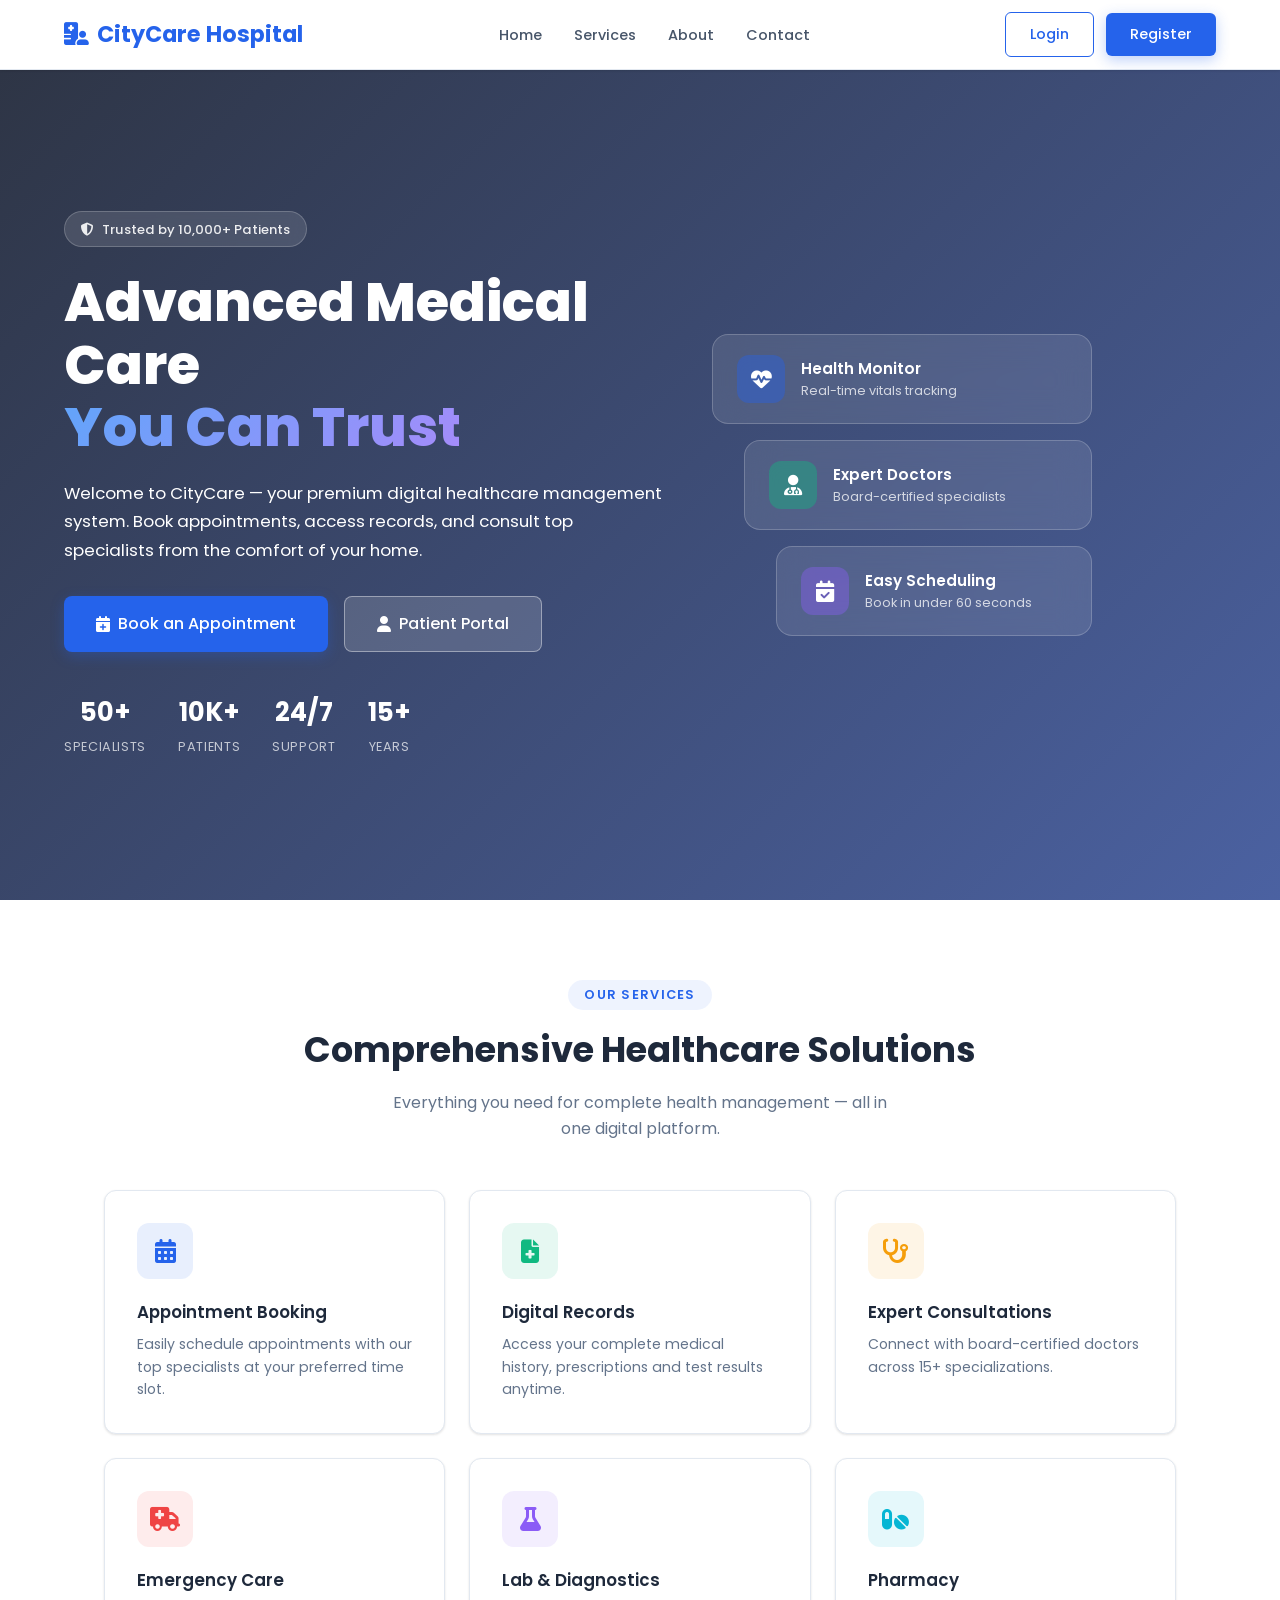
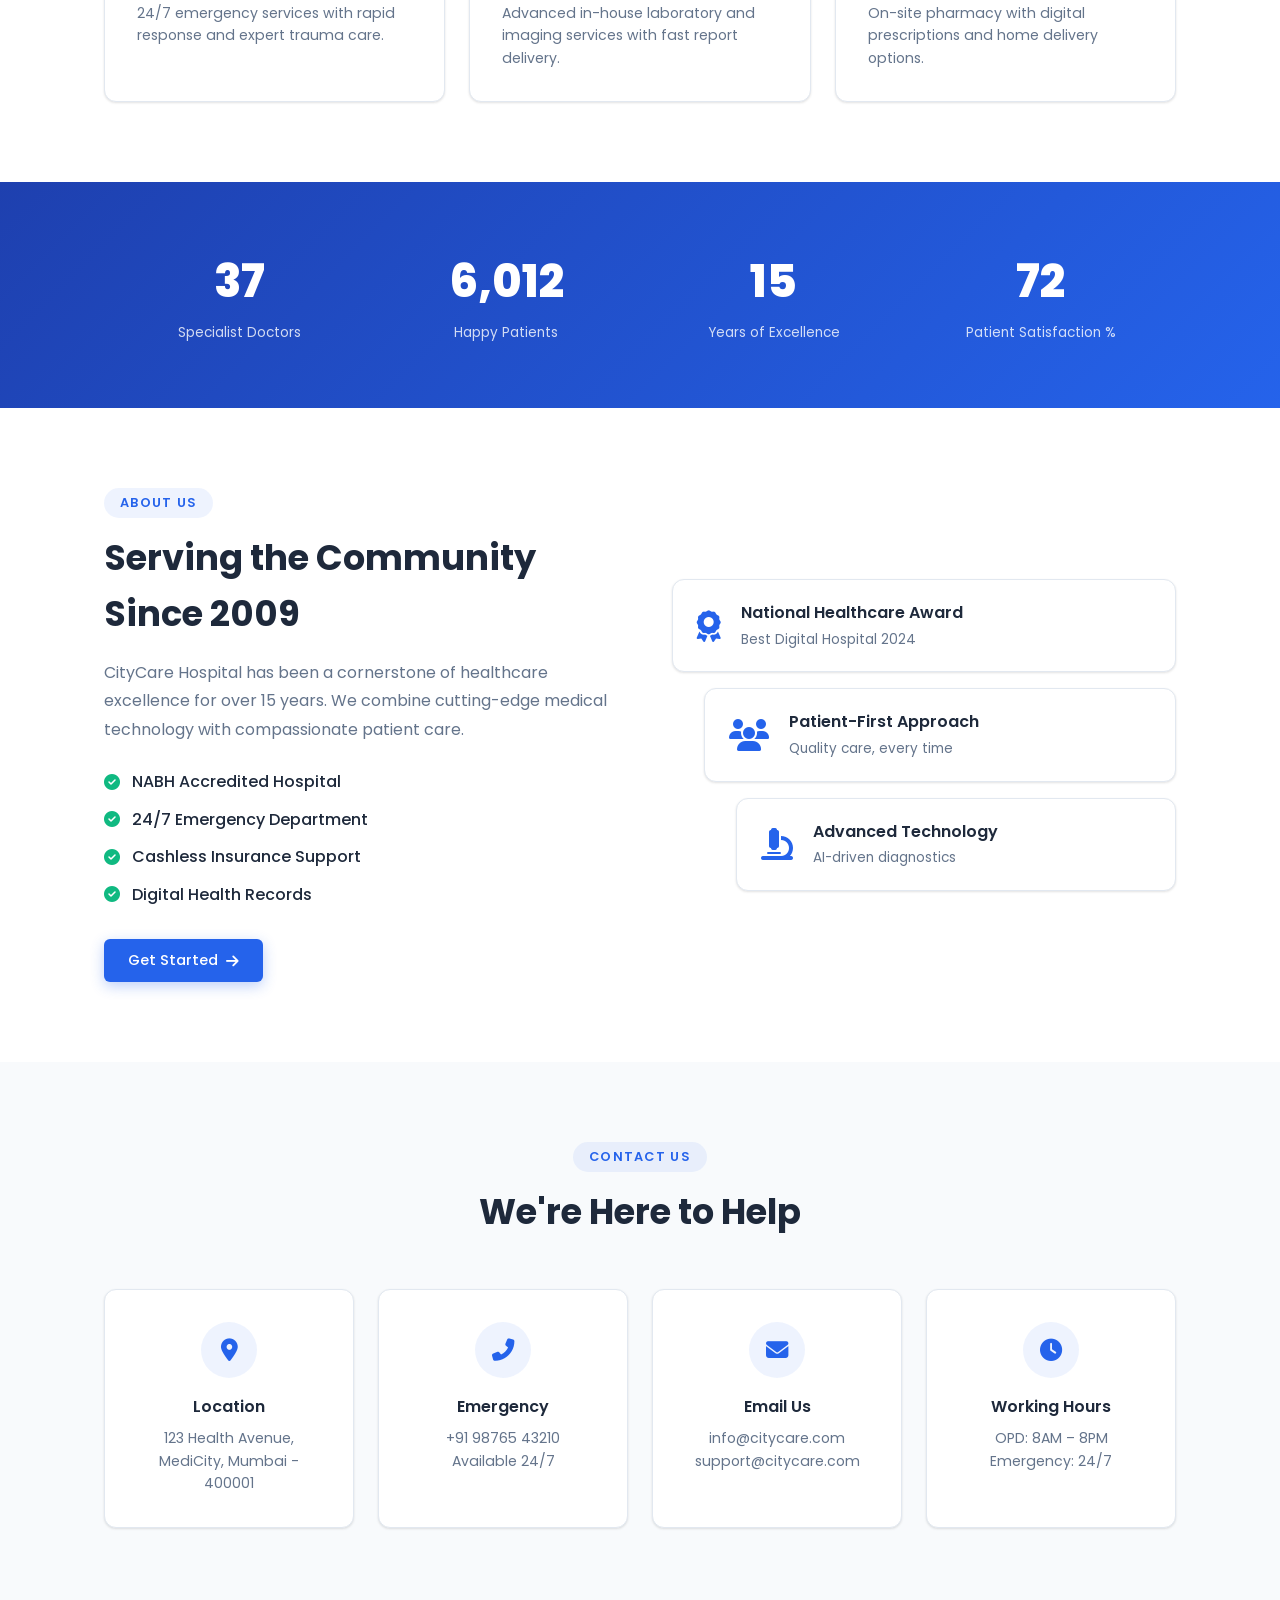
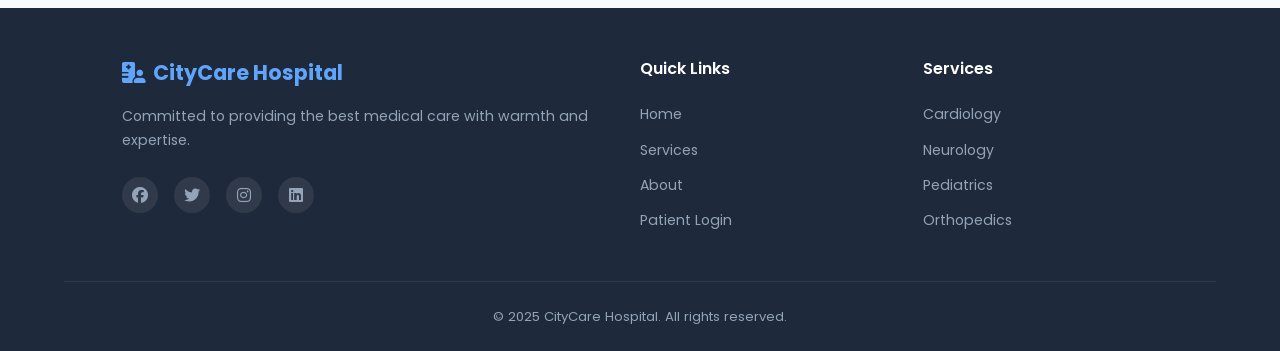
==== index.html @ 5da6da13 "Initial commit" ====
<!DOCTYPE html>
<html lang="en">
<head>
  <meta charset="UTF-8">
  <meta name="viewport" content="width=device-width, initial-scale=1.0">
  <title>CityCare Hospital — Advanced Medical Care You Can Trust</title>
  <meta name="description" content="CityCare Hospital — Book appointments, access medical records, and consult top specialists online. Digital healthcare made simple.">
  <link rel="stylesheet" href="https://cdnjs.cloudflare.com/ajax/libs/font-awesome/6.4.0/css/all.min.css">
  <link rel="stylesheet" href="css/style.css">
</head>
<body>

  <!-- Navbar -->
  <nav class="navbar" id="mainNav">
    <div class="logo">
      <i class="fas fa-hospital-user"></i>
      CityCare Hospital
    </div>
    <ul class="nav-links">
      <li><a href="index.html">Home</a></li>
      <li><a href="#services">Services</a></li>
      <li><a href="#about">About</a></li>
      <li><a href="#contact">Contact</a></li>
    </ul>
    <div class="auth-btns" id="authBtns">
      <a href="pages/login.html" class="btn btn-outline">Login</a>
      <a href="pages/register.html" class="btn btn-primary">Register</a>
    </div>
    <button class="mobile-menu-btn" id="mobileMenuBtn"><i class="fas fa-bars"></i></button>
  </nav>

  <!-- Hero -->
  <header class="hero">
    <div class="hero-content">
      <div class="hero-badge"><i class="fas fa-shield-alt"></i> Trusted by 10,000+ Patients</div>
      <h1>Advanced Medical Care <br><span class="highlight">You Can Trust</span></h1>
      <p>Welcome to CityCare — your premium digital healthcare management system. Book appointments, access records, and consult top specialists from the comfort of your home.</p>
      <div class="btn-group">
        <a href="pages/register.html" class="btn btn-primary btn-lg" id="heroBookBtn">
          <i class="fas fa-calendar-plus"></i> Book an Appointment
        </a>
        <a href="pages/login.html" class="btn btn-outline btn-lg btn-ghost">
          <i class="fas fa-user"></i> Patient Portal
        </a>
      </div>
      <div class="hero-stats">
        <div class="hero-stat"><strong>50+</strong><span>Specialists</span></div>
        <div class="hero-stat"><strong>10K+</strong><span>Patients</span></div>
        <div class="hero-stat"><strong>24/7</strong><span>Support</span></div>
        <div class="hero-stat"><strong>15+</strong><span>Years</span></div>
      </div>
    </div>
    <div class="hero-graphic">
      <div class="hero-card">
        <div class="hcard-icon"><i class="fas fa-heartbeat"></i></div>
        <div>
          <div class="hcard-title">Health Monitor</div>
          <div class="hcard-sub">Real-time vitals tracking</div>
        </div>
      </div>
      <div class="hero-card hcard-2">
        <div class="hcard-icon hcard-green"><i class="fas fa-user-md"></i></div>
        <div>
          <div class="hcard-title">Expert Doctors</div>
          <div class="hcard-sub">Board-certified specialists</div>
        </div>
      </div>
      <div class="hero-card hcard-3">
        <div class="hcard-icon hcard-purple"><i class="fas fa-calendar-check"></i></div>
        <div>
          <div class="hcard-title">Easy Scheduling</div>
          <div class="hcard-sub">Book in under 60 seconds</div>
        </div>
      </div>
    </div>
  </header>

  <!-- Services -->
  <section class="section" id="services">
    <div class="container">
      <div class="section-header">
        <span class="section-tag">Our Services</span>
        <h2>Comprehensive Healthcare Solutions</h2>
        <p>Everything you need for complete health management — all in one digital platform.</p>
      </div>
      <div class="services-grid">
        <div class="service-card">
          <div class="service-icon" style="background:rgba(37,99,235,0.1);color:#2563eb">
            <i class="fas fa-calendar-alt"></i>
          </div>
          <h3>Appointment Booking</h3>
          <p>Easily schedule appointments with our top specialists at your preferred time slot.</p>
        </div>
        <div class="service-card">
          <div class="service-icon" style="background:rgba(16,185,129,0.1);color:#10b981">
            <i class="fas fa-file-medical"></i>
          </div>
          <h3>Digital Records</h3>
          <p>Access your complete medical history, prescriptions and test results anytime.</p>
        </div>
        <div class="service-card">
          <div class="service-icon" style="background:rgba(245,158,11,0.1);color:#f59e0b">
            <i class="fas fa-stethoscope"></i>
          </div>
          <h3>Expert Consultations</h3>
          <p>Connect with board-certified doctors across 15+ specializations.</p>
        </div>
        <div class="service-card">
          <div class="service-icon" style="background:rgba(239,68,68,0.1);color:#ef4444">
            <i class="fas fa-ambulance"></i>
          </div>
          <h3>Emergency Care</h3>
          <p>24/7 emergency services with rapid response and expert trauma care.</p>
        </div>
        <div class="service-card">
          <div class="service-icon" style="background:rgba(139,92,246,0.1);color:#8b5cf6">
            <i class="fas fa-flask"></i>
          </div>
          <h3>Lab & Diagnostics</h3>
          <p>Advanced in-house laboratory and imaging services with fast report delivery.</p>
        </div>
        <div class="service-card">
          <div class="service-icon" style="background:rgba(6,182,212,0.1);color:#06b6d4">
            <i class="fas fa-pills"></i>
          </div>
          <h3>Pharmacy</h3>
          <p>On-site pharmacy with digital prescriptions and home delivery options.</p>
        </div>
      </div>
    </div>
  </section>

  <!-- Stats Section -->
  <section class="stats-section">
    <div class="container stats-grid">
      <div class="stat-item">
        <div class="stat-num" data-target="50">0</div>
        <div class="stat-label">Specialist Doctors</div>
      </div>
      <div class="stat-item">
        <div class="stat-num" data-target="10000">0</div>
        <div class="stat-label">Happy Patients</div>
      </div>
      <div class="stat-item">
        <div class="stat-num" data-target="15">0</div>
        <div class="stat-label">Years of Excellence</div>
      </div>
      <div class="stat-item">
        <div class="stat-num" data-target="98">0</div>
        <div class="stat-label">Patient Satisfaction %</div>
      </div>
    </div>
  </section>

  <!-- About -->
  <section class="section" id="about">
    <div class="container about-grid">
      <div class="about-content">
        <span class="section-tag">About Us</span>
        <h2>Serving the Community Since 2009</h2>
        <p>CityCare Hospital has been a cornerstone of healthcare excellence for over 15 years. We combine cutting-edge medical technology with compassionate patient care.</p>
        <ul class="about-list">
          <li><i class="fas fa-check-circle"></i> NABH Accredited Hospital</li>
          <li><i class="fas fa-check-circle"></i> 24/7 Emergency Department</li>
          <li><i class="fas fa-check-circle"></i> Cashless Insurance Support</li>
          <li><i class="fas fa-check-circle"></i> Digital Health Records</li>
        </ul>
        <a href="pages/register.html" class="btn btn-primary">Get Started <i class="fas fa-arrow-right"></i></a>
      </div>
      <div class="about-visual">
        <div class="avis-card">
          <i class="fas fa-award"></i>
          <div>
            <strong>National Healthcare Award</strong>
            <span>Best Digital Hospital 2024</span>
          </div>
        </div>
        <div class="avis-card avis-card-2">
          <i class="fas fa-users"></i>
          <div>
            <strong>Patient-First Approach</strong>
            <span>Quality care, every time</span>
          </div>
        </div>
        <div class="avis-card avis-card-3">
          <i class="fas fa-microscope"></i>
          <div>
            <strong>Advanced Technology</strong>
            <span>AI-driven diagnostics</span>
          </div>
        </div>
      </div>
    </div>
  </section>

  <!-- Contact -->
  <section class="section contact-section" id="contact">
    <div class="container">
      <div class="section-header">
        <span class="section-tag">Contact Us</span>
        <h2>We're Here to Help</h2>
      </div>
      <div class="contact-grid">
        <div class="contact-card">
          <div class="contact-icon"><i class="fas fa-map-marker-alt"></i></div>
          <h4>Location</h4>
          <p>123 Health Avenue, MediCity, Mumbai - 400001</p>
        </div>
        <div class="contact-card">
          <div class="contact-icon"><i class="fas fa-phone-alt"></i></div>
          <h4>Emergency</h4>
          <p>+91 98765 43210<br>Available 24/7</p>
        </div>
        <div class="contact-card">
          <div class="contact-icon"><i class="fas fa-envelope"></i></div>
          <h4>Email Us</h4>
          <p>info@citycare.com<br>support@citycare.com</p>
        </div>
        <div class="contact-card">
          <div class="contact-icon"><i class="fas fa-clock"></i></div>
          <h4>Working Hours</h4>
          <p>OPD: 8AM – 8PM<br>Emergency: 24/7</p>
        </div>
      </div>
    </div>
  </section>

  <!-- Footer -->
  <footer class="footer">
    <div class="container footer-grid">
      <div class="footer-brand">
        <div class="logo"><i class="fas fa-hospital-user"></i> CityCare Hospital</div>
        <p>Committed to providing the best medical care with warmth and expertise.</p>
        <div class="social-links">
          <a href="#"><i class="fab fa-facebook"></i></a>
          <a href="#"><i class="fab fa-twitter"></i></a>
          <a href="#"><i class="fab fa-instagram"></i></a>
          <a href="#"><i class="fab fa-linkedin"></i></a>
        </div>
      </div>
      <div class="footer-col">
        <h4>Quick Links</h4>
        <ul>
          <li><a href="index.html">Home</a></li>
          <li><a href="#services">Services</a></li>
          <li><a href="#about">About</a></li>
          <li><a href="pages/login.html">Patient Login</a></li>
        </ul>
      </div>
      <div class="footer-col">
        <h4>Services</h4>
        <ul>
          <li><a href="#">Cardiology</a></li>
          <li><a href="#">Neurology</a></li>
          <li><a href="#">Pediatrics</a></li>
          <li><a href="#">Orthopedics</a></li>
        </ul>
      </div>
    </div>
    <div class="footer-bottom">
      <p>&copy; 2025 CityCare Hospital. All rights reserved.</p>
    </div>
  </footer>

  <script src="js/utils.js"></script>
  <script>
    // Redirect logged-in users to their dashboard
    document.addEventListener('DOMContentLoaded', () => {
      const user = JSON.parse(localStorage.getItem('currentUser'));
      if (user) {
        const btns = document.getElementById('authBtns');
        let href = 'pages/login.html';
        if (user.role === 'patient') href = 'pages/patient_dashboard.html';
        else if (user.role === 'doctor') href = 'pages/doctor_dashboard.html';
        else if (user.role === 'receptionist') href = 'pages/receptionist_dashboard.html';
        btns.innerHTML = `<a href="${href}" class="btn btn-primary"><i class="fas fa-tachometer-alt"></i> My Dashboard</a>`;
      }

      // Mobile menu toggle
      document.getElementById('mobileMenuBtn')?.addEventListener('click', () => {
        document.querySelector('.nav-links').classList.toggle('mobile-open');
      });

      // Navbar scroll effect
      window.addEventListener('scroll', () => {
        const nav = document.getElementById('mainNav');
        nav.classList.toggle('scrolled', window.scrollY > 50);
      });

      // Counter animation
      const counters = document.querySelectorAll('.stat-num');
      const observer = new IntersectionObserver(entries => {
        entries.forEach(entry => {
          if (entry.isIntersecting) {
            const target = parseInt(entry.target.dataset.target);
            let count = 0;
            const step = Math.ceil(target / 60);
            const timer = setInterval(() => {
              count = Math.min(count + step, target);
              entry.target.textContent = count.toLocaleString();
              if (count >= target) clearInterval(timer);
            }, 20);
            observer.unobserve(entry.target);
          }
        });
      }, { threshold: 0.5 });
      counters.forEach(c => observer.observe(c));
    });
  </script>
</body>
</html>
---- css/style.css ----
/* ======================================================
   CityCare Hospital — style.css
   Global styles, homepage, auth pages
   ====================================================== */

/* Google Fonts */
@import url('https://fonts.googleapis.com/css2?family=Poppins:wght@300;400;500;600;700;800&display=swap');

/* ── CSS Variables ──────────────────────────────────────── */
:root {
  --primary: #2563eb;
  --primary-hover: #1d4ed8;
  --primary-light: rgba(37, 99, 235, 0.08);
  --secondary: #f8fafc;
  --text-dark: #1e293b;
  --text-mid: #475569;
  --text-light: #64748b;
  --bg: #ffffff;
  --card-bg: #ffffff;
  --border: #e2e8f0;
  --shadow-sm: 0 1px 3px rgb(0 0 0 / 0.07), 0 1px 2px rgb(0 0 0 / 0.05);
  --shadow: 0 4px 12px rgb(0 0 0 / 0.08);
  --shadow-lg: 0 10px 30px rgb(0 0 0 / 0.12);
  --success: #10b981;
  --danger: #ef4444;
  --warning: #f59e0b;
  --purple: #8b5cf6;
  --cyan: #06b6d4;
  --radius: 12px;
  --radius-sm: 6px;
  --transition: all 0.25s ease;
  --font: 'Poppins', sans-serif;
}

.dark-mode {
  --primary: #3b82f6;
  --primary-hover: #60a5fa;
  --primary-light: rgba(59, 130, 246, 0.12);
  --secondary: #0f172a;
  --text-dark: #f1f5f9;
  --text-mid: #cbd5e1;
  --text-light: #94a3b8;
  --bg: #020617;
  --card-bg: #1e293b;
  --border: #334155;
  --shadow-sm: 0 1px 3px rgb(0 0 0 / 0.4);
  --shadow: 0 4px 12px rgb(0 0 0 / 0.4);
  --shadow-lg: 0 10px 30px rgb(0 0 0 / 0.5);
}

/* ── Reset ──────────────────────────────────────────────── */
*, *::before, *::after { margin: 0; padding: 0; box-sizing: border-box; }

html { scroll-behavior: smooth; }

body {
  font-family: var(--font);
  background: var(--bg);
  color: var(--text-dark);
  transition: background 0.3s, color 0.3s;
  line-height: 1.6;
}

a { text-decoration: none; color: inherit; }
ul { list-style: none; }
img { max-width: 100%; display: block; }

/* ── Container ──────────────────────────────────────────── */
.container { max-width: 1200px; margin: 0 auto; padding: 0 5%; }

/* ── Buttons ─────────────────────────────────────────────── */
.btn {
  display: inline-flex; align-items: center; gap: 0.5rem;
  padding: 0.625rem 1.5rem;
  border-radius: var(--radius-sm);
  font-family: var(--font);
  font-size: 0.9rem;
  font-weight: 500;
  cursor: pointer; border: none;
  transition: var(--transition);
  white-space: nowrap;
}

.btn-primary {
  background: var(--primary); color: white;
  box-shadow: 0 4px 14px rgba(37, 99, 235, 0.3);
}
.btn-primary:hover {
  background: var(--primary-hover);
  transform: translateY(-1px);
  box-shadow: 0 6px 20px rgba(37, 99, 235, 0.4);
}

.btn-outline {
  background: transparent; color: var(--primary);
  border: 1.5px solid var(--primary);
}
.btn-outline:hover { background: var(--primary); color: white; }

.btn-ghost {
  background: rgba(255,255,255,0.15);
  color: white;
  border: 1.5px solid rgba(255,255,255,0.4);
  backdrop-filter: blur(8px);
}
.btn-ghost:hover { background: rgba(255,255,255,0.25); }

.btn-lg { padding: 0.875rem 2rem; font-size: 1rem; border-radius: 8px; }
.btn-block { width: 100%; justify-content: center; }
.btn-sm, .btn-sm.btn-primary, .btn-sm.btn-outline, .btn-sm.btn-danger {
  padding: 0.3rem 0.7rem; font-size: 0.78rem; border-radius: 4px;
  display: inline-flex; align-items: center; gap: 4px; cursor: pointer;
  border: none; font-family: var(--font); font-weight: 500;
}
.btn-sm.btn-primary { background: var(--primary); color: white; }
.btn-sm.btn-outline { background: transparent; color: var(--primary); border: 1px solid var(--primary); }
.btn-sm.btn-danger  { background: var(--danger);  color: white; }
.btn-sm:hover { opacity: 0.85; }

.btn-row { display: flex; gap: 1rem; flex-wrap: wrap; }

/* ── Navbar ──────────────────────────────────────────────── */
.navbar {
  position: sticky; top: 0; z-index: 200;
  display: flex; align-items: center; justify-content: space-between;
  padding: 0 5%; height: 70px;
  background: var(--bg);
  box-shadow: var(--shadow-sm);
  border-bottom: 1px solid var(--border);
  transition: var(--transition);
}
.navbar.scrolled {
  background: var(--bg);
  box-shadow: var(--shadow);
}

.logo {
  font-size: 1.4rem; font-weight: 700;
  color: var(--primary);
  display: flex; align-items: center; gap: 0.5rem;
}

.nav-links { display: flex; gap: 2rem; align-items: center; }
.nav-links li a {
  font-weight: 500; color: var(--text-mid); font-size: 0.9rem;
  transition: var(--transition); padding: 0.25rem 0;
  border-bottom: 2px solid transparent;
}
.nav-links li a:hover { color: var(--primary); border-bottom-color: var(--primary); }

.auth-btns { display: flex; gap: 0.75rem; align-items: center; }

.mobile-menu-btn {
  display: none; background: none; border: none;
  font-size: 1.5rem; color: var(--text-dark); cursor: pointer;
}

/* ── Hero ─────────────────────────────────────────────────── */
.hero {
  min-height: calc(100vh - 70px);
  background:
    linear-gradient(135deg, rgba(15,23,42,0.87) 0%, rgba(30,58,138,0.8) 100%),
    url('https://images.unsplash.com/photo-1519494026892-80bbd2d6fd0d?ixlib=rb-4.0.3&auto=format&fit=crop&w=1920&q=80')
    center/cover no-repeat fixed;
  display: flex; align-items: center;
  padding: 4rem 5%;
  gap: 3rem;
}

.hero-content { flex: 1; color: white; max-width: 600px; }

.hero-badge {
  display: inline-flex; align-items: center; gap: 0.5rem;
  background: rgba(255,255,255,0.12); color: rgba(255,255,255,0.9);
  border: 1px solid rgba(255,255,255,0.2);
  padding: 0.4rem 1rem; border-radius: 50px;
  font-size: 0.82rem; font-weight: 500;
  margin-bottom: 1.5rem;
  backdrop-filter: blur(8px);
  animation: fadeUp 0.6s ease-out both;
}

.hero-content h1 {
  font-size: clamp(2rem, 5vw, 3.4rem);
  font-weight: 800; line-height: 1.15;
  margin-bottom: 1.25rem;
  animation: fadeUp 0.7s ease-out 0.1s both;
}
.highlight {
  background: linear-gradient(135deg, #60a5fa, #a78bfa);
  -webkit-background-clip: text; -webkit-text-fill-color: transparent;
  background-clip: text;
}

.hero-content p {
  font-size: 1.05rem; opacity: 0.88; line-height: 1.7;
  margin-bottom: 2rem;
  animation: fadeUp 0.7s ease-out 0.2s both;
}

.btn-group { display: flex; gap: 1rem; flex-wrap: wrap; margin-bottom: 2.5rem; animation: fadeUp 0.7s ease-out 0.3s both; }

.hero-stats {
  display: flex; gap: 2rem; flex-wrap: wrap;
  animation: fadeUp 0.7s ease-out 0.4s both;
}
.hero-stat { text-align: center; }
.hero-stat strong { display: block; font-size: 1.6rem; font-weight: 700; }
.hero-stat span { font-size: 0.8rem; opacity: 0.7; text-transform: uppercase; letter-spacing: 0.05em; }

/* Hero Graphic Cards */
.hero-graphic {
  flex: 1; max-width: 380px;
  display: flex; flex-direction: column; gap: 1rem;
  animation: fadeLeft 0.8s ease-out 0.4s both;
}

.hero-card {
  background: rgba(255,255,255,0.1);
  backdrop-filter: blur(16px);
  border: 1px solid rgba(255,255,255,0.2);
  border-radius: 16px; padding: 1.25rem 1.5rem;
  display: flex; align-items: center; gap: 1rem;
  color: white; transition: var(--transition);
}
.hero-card:hover { transform: translateX(4px); background: rgba(255,255,255,0.15); }

.hcard-icon {
  width: 48px; height: 48px; border-radius: 12px;
  background: rgba(37,99,235,0.4);
  display: flex; align-items: center; justify-content: center;
  font-size: 1.3rem; flex-shrink: 0;
}
.hcard-green  { background: rgba(16,185,129,0.4) !important; }
.hcard-purple { background: rgba(139,92,246,0.4) !important; }

.hcard-title { font-weight: 600; font-size: 0.95rem; }
.hcard-sub   { font-size: 0.8rem; opacity: 0.75; }

.hcard-2 { margin-left: 2rem; }
.hcard-3 { margin-left: 4rem; }

/* ── Sections ─────────────────────────────────────────────── */
.section { padding: 5rem 0; }

.section-header { text-align: center; margin-bottom: 3rem; }
.section-tag {
  display: inline-block;
  font-size: 0.8rem; font-weight: 600; letter-spacing: 0.1em; text-transform: uppercase;
  color: var(--primary); background: var(--primary-light);
  padding: 0.3rem 1rem; border-radius: 50px; margin-bottom: 0.75rem;
}
.section-header h2 { font-size: clamp(1.6rem, 3vw, 2.2rem); font-weight: 700; margin-bottom: 0.75rem; }
.section-header p  { color: var(--text-light); max-width: 520px; margin: 0 auto; }

/* Services Grid */
.services-grid {
  display: grid;
  grid-template-columns: repeat(auto-fit, minmax(260px, 1fr));
  gap: 1.5rem;
}
.service-card {
  background: var(--card-bg); border: 1px solid var(--border);
  border-radius: var(--radius); padding: 2rem;
  transition: var(--transition);
  box-shadow: var(--shadow-sm);
}
.service-card:hover { transform: translateY(-4px); box-shadow: var(--shadow-lg); }
.service-icon {
  width: 56px; height: 56px; border-radius: 12px;
  display: flex; align-items: center; justify-content: center;
  font-size: 1.5rem; margin-bottom: 1.25rem;
}
.service-card h3 { font-size: 1.05rem; font-weight: 600; margin-bottom: 0.5rem; }
.service-card p  { color: var(--text-light); font-size: 0.88rem; line-height: 1.6; }

/* Stats Section */
.stats-section { background: linear-gradient(135deg, #1e40af, #2563eb); color: white; padding: 4rem 5%; }
.stats-grid {
  display: grid; grid-template-columns: repeat(auto-fit, minmax(160px,1fr)); gap: 2rem;
  text-align: center;
}
.stat-num { font-size: 2.8rem; font-weight: 800; }
.stat-label { font-size: 0.85rem; opacity: 0.8; margin-top: 0.25rem; }

/* About Section */
.about-grid { display: grid; grid-template-columns: 1fr 1fr; gap: 4rem; align-items: center; }
.about-content .section-tag { margin-bottom: 0.75rem; }
.about-content h2 { font-size: clamp(1.6rem,3vw,2.2rem); font-weight: 700; margin-bottom: 1rem; }
.about-content p  { color: var(--text-light); line-height: 1.8; margin-bottom: 1.5rem; }
.about-list { margin-bottom: 2rem; display: flex; flex-direction: column; gap: 0.75rem; }
.about-list li { display: flex; align-items: center; gap: 0.75rem; font-weight: 500; }
.about-list li i { color: var(--success); font-size: 1rem; }

.about-visual { display: flex; flex-direction: column; gap: 1rem; }
.avis-card {
  background: var(--card-bg); border: 1px solid var(--border);
  border-radius: var(--radius); padding: 1.25rem 1.5rem;
  display: flex; align-items: center; gap: 1.25rem;
  box-shadow: var(--shadow-sm); transition: var(--transition);
}
.avis-card:hover { transform: translateX(4px); box-shadow: var(--shadow); }
.avis-card i { font-size: 2rem; color: var(--primary); }
.avis-card strong { display: block; font-weight: 600; }
.avis-card span { color: var(--text-light); font-size: 0.85rem; }
.avis-card-2 { margin-left: 2rem; }
.avis-card-3 { margin-left: 4rem; }

/* Contact Section */
.contact-section { background: var(--secondary); }
.contact-grid { display: grid; grid-template-columns: repeat(auto-fit, minmax(220px,1fr)); gap: 1.5rem; }
.contact-card {
  background: var(--card-bg); border: 1px solid var(--border);
  border-radius: var(--radius); padding: 2rem; text-align: center;
  box-shadow: var(--shadow-sm); transition: var(--transition);
}
.contact-card:hover { transform: translateY(-3px); box-shadow: var(--shadow); }
.contact-icon {
  width: 56px; height: 56px; border-radius: 50%;
  background: var(--primary-light); color: var(--primary);
  display: flex; align-items: center; justify-content: center;
  font-size: 1.4rem; margin: 0 auto 1rem;
}
.contact-card h4 { font-weight: 600; margin-bottom: 0.5rem; }
.contact-card p  { color: var(--text-light); font-size: 0.88rem; line-height: 1.6; }

/* Footer */
.footer { background: var(--text-dark); color: #94a3b8; padding: 3rem 5% 0; }
.dark-mode .footer { background: #000; }
.footer-grid {
  display: grid; grid-template-columns: 2fr 1fr 1fr; gap: 3rem; padding-bottom: 3rem;
}
.footer-brand .logo { color: #60a5fa; margin-bottom: 1rem; font-size: 1.3rem; }
.footer-brand p { font-size: 0.88rem; line-height: 1.7; margin-bottom: 1.5rem; }
.social-links { display: flex; gap: 1rem; }
.social-links a {
  width: 36px; height: 36px; border-radius: 50%;
  background: rgba(255,255,255,0.08); color: #94a3b8;
  display: flex; align-items: center; justify-content: center;
  transition: var(--transition);
}
.social-links a:hover { background: var(--primary); color: white; }
.footer-col h4 { color: white; font-weight: 600; margin-bottom: 1.25rem; }
.footer-col ul { display: flex; flex-direction: column; gap: 0.6rem; }
.footer-col ul li a { font-size: 0.88rem; transition: var(--transition); }
.footer-col ul li a:hover { color: white; }
.footer-bottom {
  border-top: 1px solid rgba(255,255,255,0.08); padding: 1.5rem 0;
  text-align: center; font-size: 0.82rem;
}

/* ── Auth Pages ───────────────────────────────────────────── */
.auth-container {
  min-height: 100vh; display: flex; align-items: center; justify-content: center;
  background: linear-gradient(135deg, #f0f4ff 0%, #e8f0fe 100%);
  padding: 2rem;
}
.dark-mode .auth-container {
  background: linear-gradient(135deg, #0f172a 0%, #1e2f4d 100%);
}

.auth-card {
  background: var(--card-bg); border: 1px solid var(--border);
  border-radius: var(--radius); box-shadow: var(--shadow-lg);
  padding: 2.5rem; width: 100%; max-width: 460px;
  animation: fadeIn 0.5s ease-out;
}

.auth-header { text-align: center; margin-bottom: 2rem; }
.auth-logo {
  width: 64px; height: 64px; border-radius: 50%;
  background: var(--primary-light); color: var(--primary);
  font-size: 1.6rem; margin: 0 auto 1rem;
  display: flex; align-items: center; justify-content: center;
}
.auth-header h2 { font-size: 1.7rem; font-weight: 700; margin-bottom: 0.25rem; }
.auth-header p  { color: var(--text-light); font-size: 0.9rem; }

.demo-credentials {
  background: rgba(37,99,235,0.06); border: 1px solid rgba(37,99,235,0.15);
  border-radius: var(--radius-sm); padding: 0.875rem 1rem;
  margin-bottom: 1.5rem; font-size: 0.82rem; color: var(--text-mid);
}
.demo-credentials p { margin-bottom: 0.5rem; }
.demo-credentials i { color: var(--primary); }
.demo-btns { display: flex; gap: 0.5rem; flex-wrap: wrap; }
.demo-btn {
  padding: 0.3rem 0.75rem; border-radius: 4px;
  background: var(--primary); color: white; border: none;
  font-size: 0.78rem; cursor: pointer; font-family: var(--font); font-weight: 500;
  transition: var(--transition);
}
.demo-btn:hover { background: var(--primary-hover); }

.form-group { margin-bottom: 1.25rem; }
.form-group label {
  display: flex; align-items: center; gap: 0.4rem;
  font-size: 0.875rem; font-weight: 500;
  color: var(--text-dark); margin-bottom: 0.4rem;
}
.form-group label i { color: var(--primary); font-size: 0.85rem; }
.mb-0 { margin-bottom: 0 !important; }

.form-control {
  width: 100%; padding: 0.7rem 1rem;
  border: 1.5px solid var(--border); border-radius: var(--radius-sm);
  background: var(--bg); color: var(--text-dark);
  font-family: var(--font); font-size: 0.9rem;
  transition: var(--transition);
}
.form-control:focus {
  outline: none; border-color: var(--primary);
  box-shadow: 0 0 0 3px rgba(37, 99, 235, 0.12);
}
.form-control::placeholder { color: var(--text-light); }
select.form-control { cursor: pointer; }
textarea.form-control { resize: vertical; min-height: 80px; }

.input-icon-right { position: relative; }
.input-icon-right .form-control { padding-right: 3rem; }
.toggle-pass {
  position: absolute; right: 0.75rem; top: 50%; transform: translateY(-50%);
  background: none; border: none; color: var(--text-light); cursor: pointer;
  font-size: 0.9rem; transition: var(--transition);
}
.toggle-pass:hover { color: var(--primary); }

.auth-footer {
  text-align: center; margin-top: 1.5rem;
  display: flex; flex-direction: column; gap: 0.5rem;
  color: var(--text-light); font-size: 0.875rem;
}
.auth-footer a { color: var(--primary); font-weight: 500; }
.back-home { font-size: 0.82rem; }

/* ── Toast ─────────────────────────────────────────────────── */
.toast-container {
  position: fixed; bottom: 1.5rem; right: 1.5rem;
  z-index: 9999; display: flex; flex-direction: column; gap: 0.75rem;
}
.toast {
  background: var(--card-bg); border-left: 4px solid var(--primary);
  padding: 0.875rem 1.25rem; border-radius: var(--radius-sm);
  box-shadow: var(--shadow-lg); color: var(--text-dark);
  display: flex; align-items: center; gap: 0.875rem;
  animation: slideInRight 0.3s ease-out; min-width: 280px; max-width: 380px;
  font-size: 0.875rem;
}
.toast.success { border-left-color: var(--success); }
.toast.error   { border-left-color: var(--danger); }
.toast.warning { border-left-color: var(--warning); }
.toast i { font-size: 1.1rem; }
.toast.success i { color: var(--success); }
.toast.error   i { color: var(--danger); }
.toast.warning i { color: var(--warning); }
.toast span    { flex: 1; }
.toast-close   {
  background: none; border: none; color: var(--text-light);
  cursor: pointer; font-size: 0.8rem; padding: 0; flex-shrink: 0;
}

/* ── Loader ──────────────────────────────────────────────── */
.loader-overlay {
  position: fixed; inset: 0; background: rgba(0,0,0,0.45);
  display: flex; align-items: center; justify-content: center;
  z-index: 10000; backdrop-filter: blur(4px);
  visibility: hidden; opacity: 0; transition: var(--transition);
}
.loader-overlay.active { visibility: visible; opacity: 1; }
.loader-card {
  background: var(--card-bg); border-radius: var(--radius);
  padding: 2rem 3rem; text-align: center; box-shadow: var(--shadow-lg);
}
.spinner {
  width: 44px; height: 44px; border: 4px solid var(--border);
  border-top-color: var(--primary); border-radius: 50%;
  animation: spin 0.8s linear infinite; margin: 0 auto 0.75rem;
}
.loader-card p { color: var(--text-light); font-size: 0.85rem; }

/* ── Animations ──────────────────────────────────────────── */
@keyframes fadeUp    { from { opacity:0; transform:translateY(24px); } to { opacity:1; transform:translateY(0); } }
@keyframes fadeLeft  { from { opacity:0; transform:translateX(24px); } to { opacity:1; transform:translateX(0); } }
@keyframes fadeIn    { from { opacity:0; } to { opacity:1; } }
@keyframes slideInRight { from { opacity:0; transform:translateX(100px); } to { opacity:1; transform:translateX(0); } }
@keyframes fadeOutRight { from { opacity:1; transform:translateX(0); } to { opacity:0; transform:translateX(100px); } }
@keyframes spin      { to { transform: rotate(360deg); } }

/* ── Responsive ──────────────────────────────────────────── */
@media (max-width: 992px) {
  .hero { flex-direction: column; padding: 3rem 5%; }
  .hero-graphic { display: none; }
  .about-grid { grid-template-columns: 1fr; }
  .avis-card-2, .avis-card-3 { margin-left: 0; }
  .footer-grid { grid-template-columns: 1fr; gap: 2rem; }
}

@media (max-width: 768px) {
  .navbar { padding: 0 5%; }
  .nav-links { display: none; flex-direction: column; gap: 1rem; position: absolute; top: 70px; left: 0; right: 0; background: var(--bg); padding: 1.5rem 5%; border-bottom: 1px solid var(--border); z-index: 100; }
  .nav-links.mobile-open { display: flex; }
  .mobile-menu-btn { display: block; }
  .auth-btns { gap: 0.5rem; }
  .btn-lg { padding: 0.75rem 1.5rem; font-size: 0.9rem; }
  .hero-stats { gap: 1rem; }
}
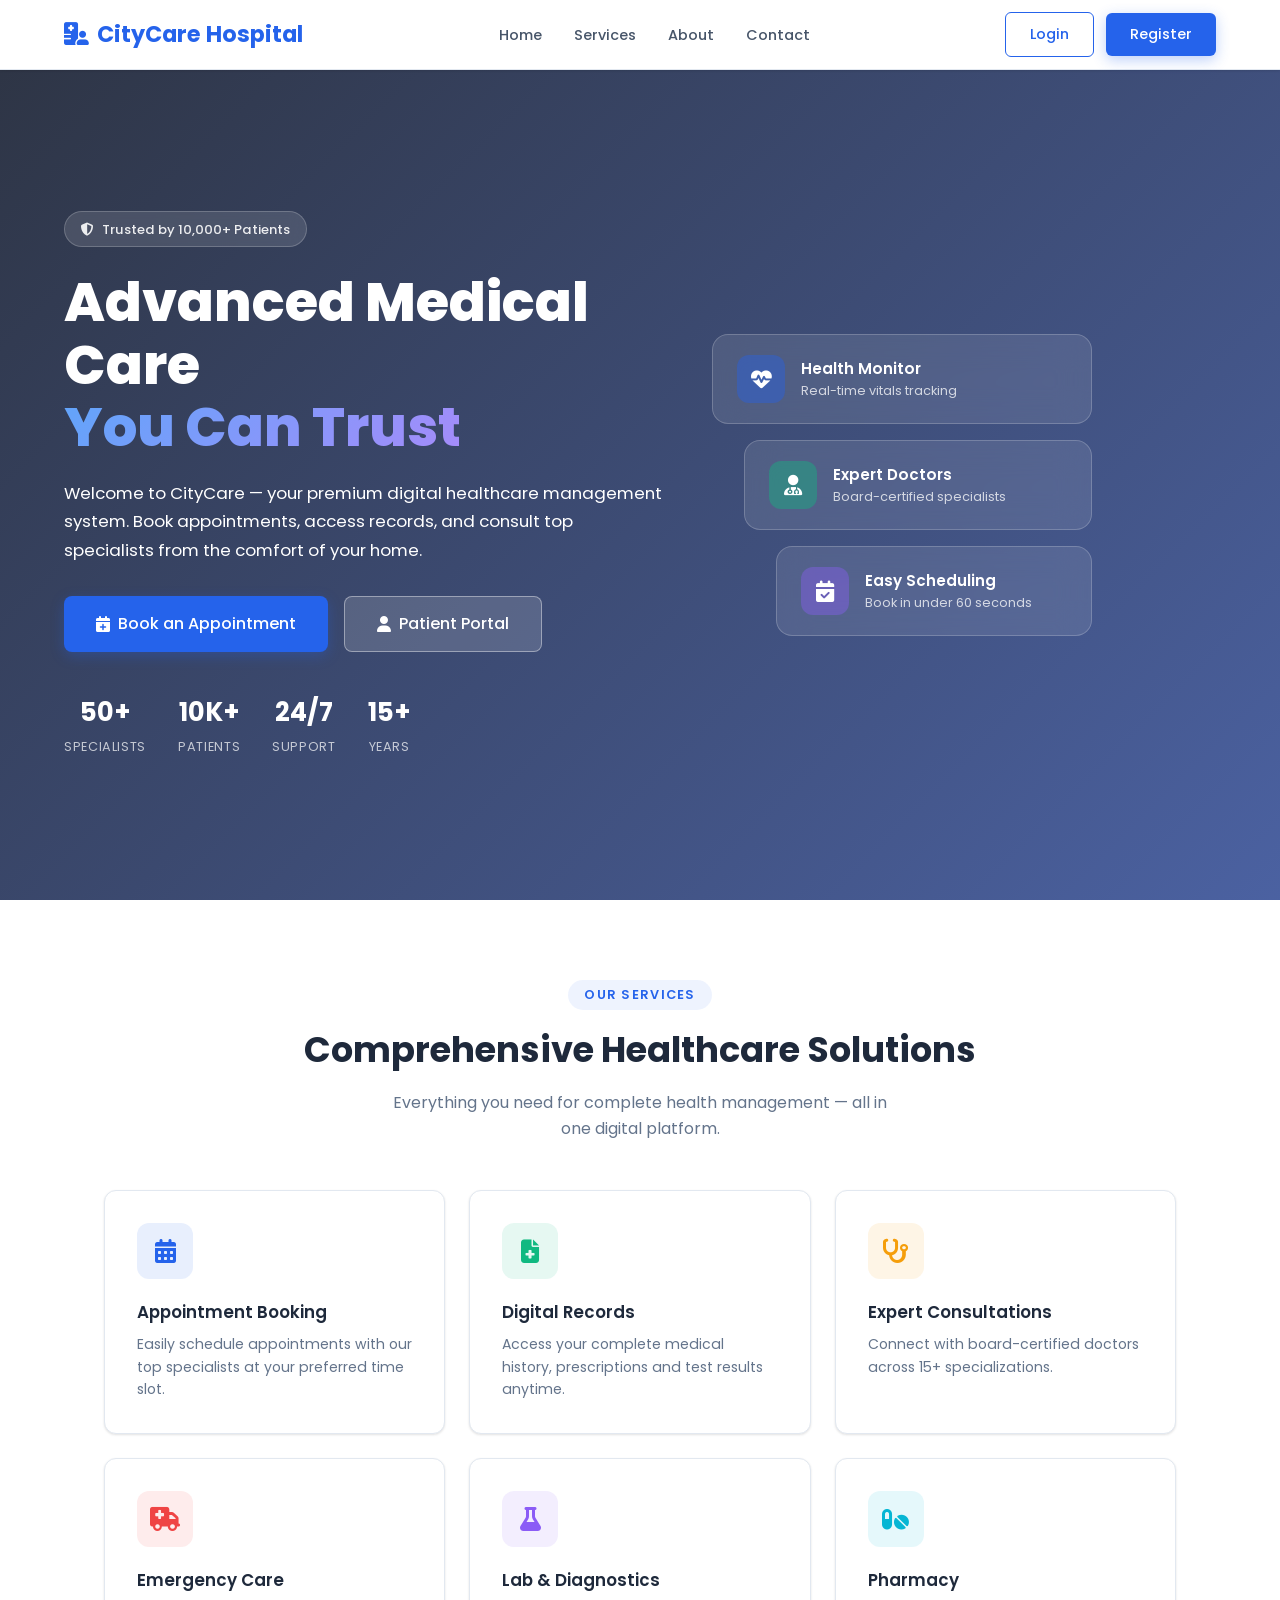
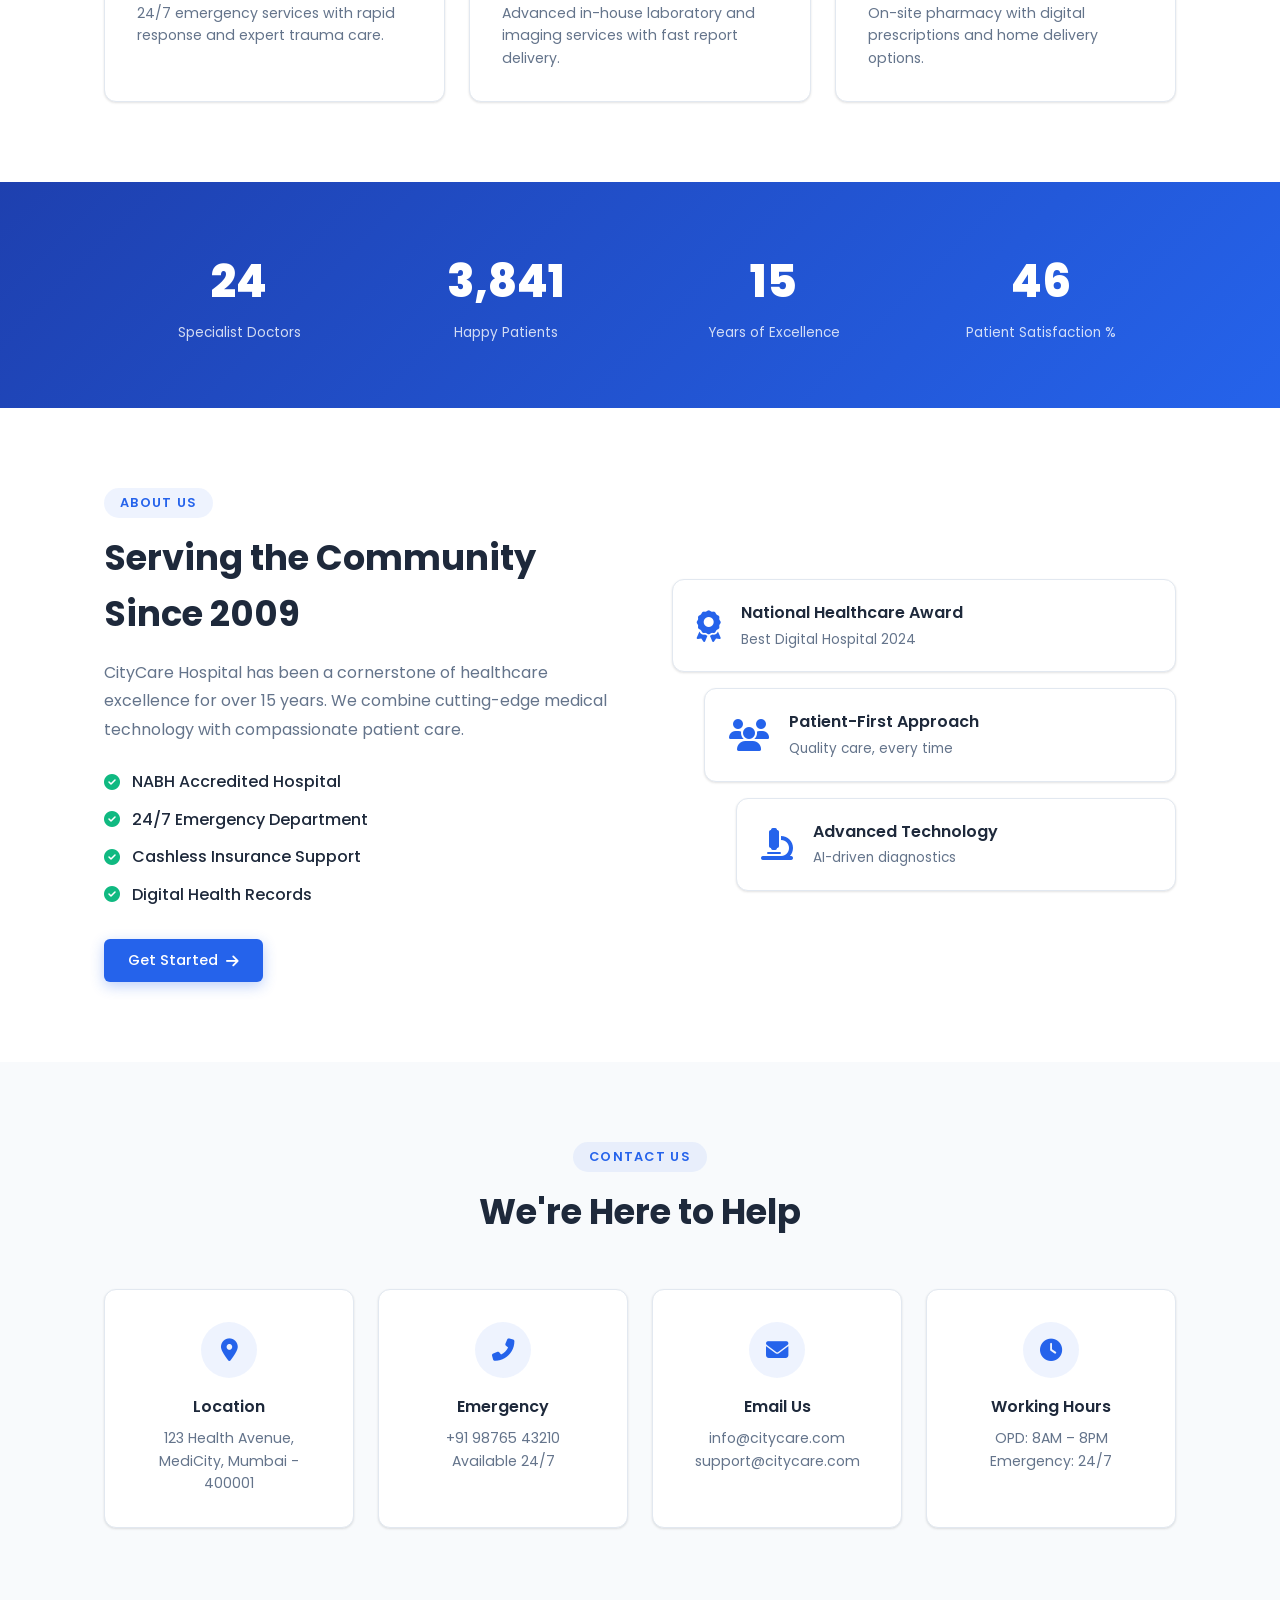
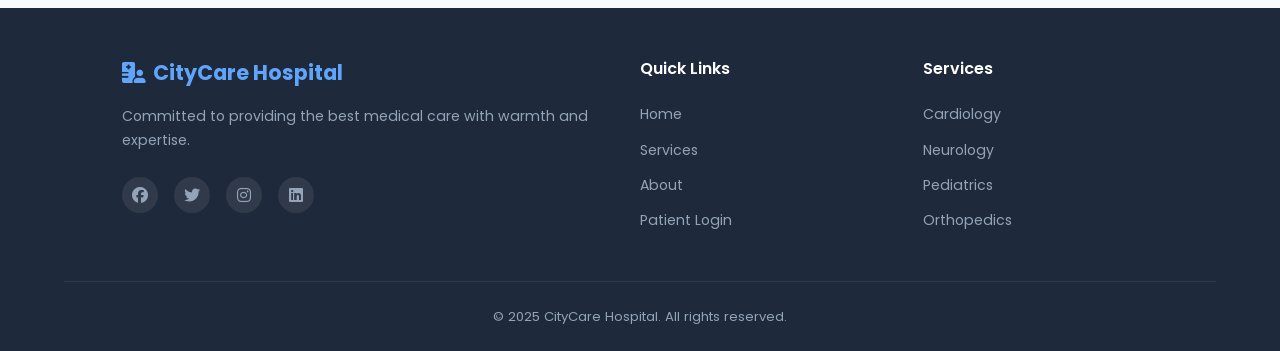
==== commit 0a4aec84: "Initial commit" ====
--- a/index.html
+++ b/index.html
@@ -266,14 +266,33 @@
   <script>
     // Redirect logged-in users to their dashboard
     document.addEventListener('DOMContentLoaded', () => {
-      const user = JSON.parse(localStorage.getItem('currentUser'));
-      if (user) {
-        const btns = document.getElementById('authBtns');
-        let href = 'pages/login.html';
-        if (user.role === 'patient') href = 'pages/patient_dashboard.html';
-        else if (user.role === 'doctor') href = 'pages/doctor_dashboard.html';
-        else if (user.role === 'receptionist') href = 'pages/receptionist_dashboard.html';
-        btns.innerHTML = `<a href="${href}" class="btn btn-primary"><i class="fas fa-tachometer-alt"></i> My Dashboard</a>`;
+      try {
+        const userStr = localStorage.getItem('currentUser');
+        const token = localStorage.getItem('token');
+        if (userStr && token) {
+          const user = JSON.parse(userStr);
+          const btns = document.getElementById('authBtns');
+          let href = null;
+          
+          if (user.role === 'patient') href = 'pages/patient_dashboard.html';
+          else if (user.role === 'doctor') href = 'pages/doctor_dashboard.html';
+          else if (user.role === 'receptionist') href = 'pages/receptionist_dashboard.html';
+          
+          if (href) {
+            btns.innerHTML = `<a href="${href}" class="btn btn-primary"><i class="fas fa-tachometer-alt"></i> My Dashboard</a>`;
+          } else {
+            // Invalid role, clear storage
+            localStorage.removeItem('currentUser');
+            localStorage.removeItem('token');
+          }
+        } else {
+          // Incomplete login state
+          localStorage.removeItem('currentUser');
+          localStorage.removeItem('token');
+        }
+      } catch (e) {
+        localStorage.removeItem('currentUser');
+        localStorage.removeItem('token');
       }
 
       // Mobile menu toggle
@@ -308,4 +327,4 @@
     });
   </script>
 </body>
-</html>+</html>   
